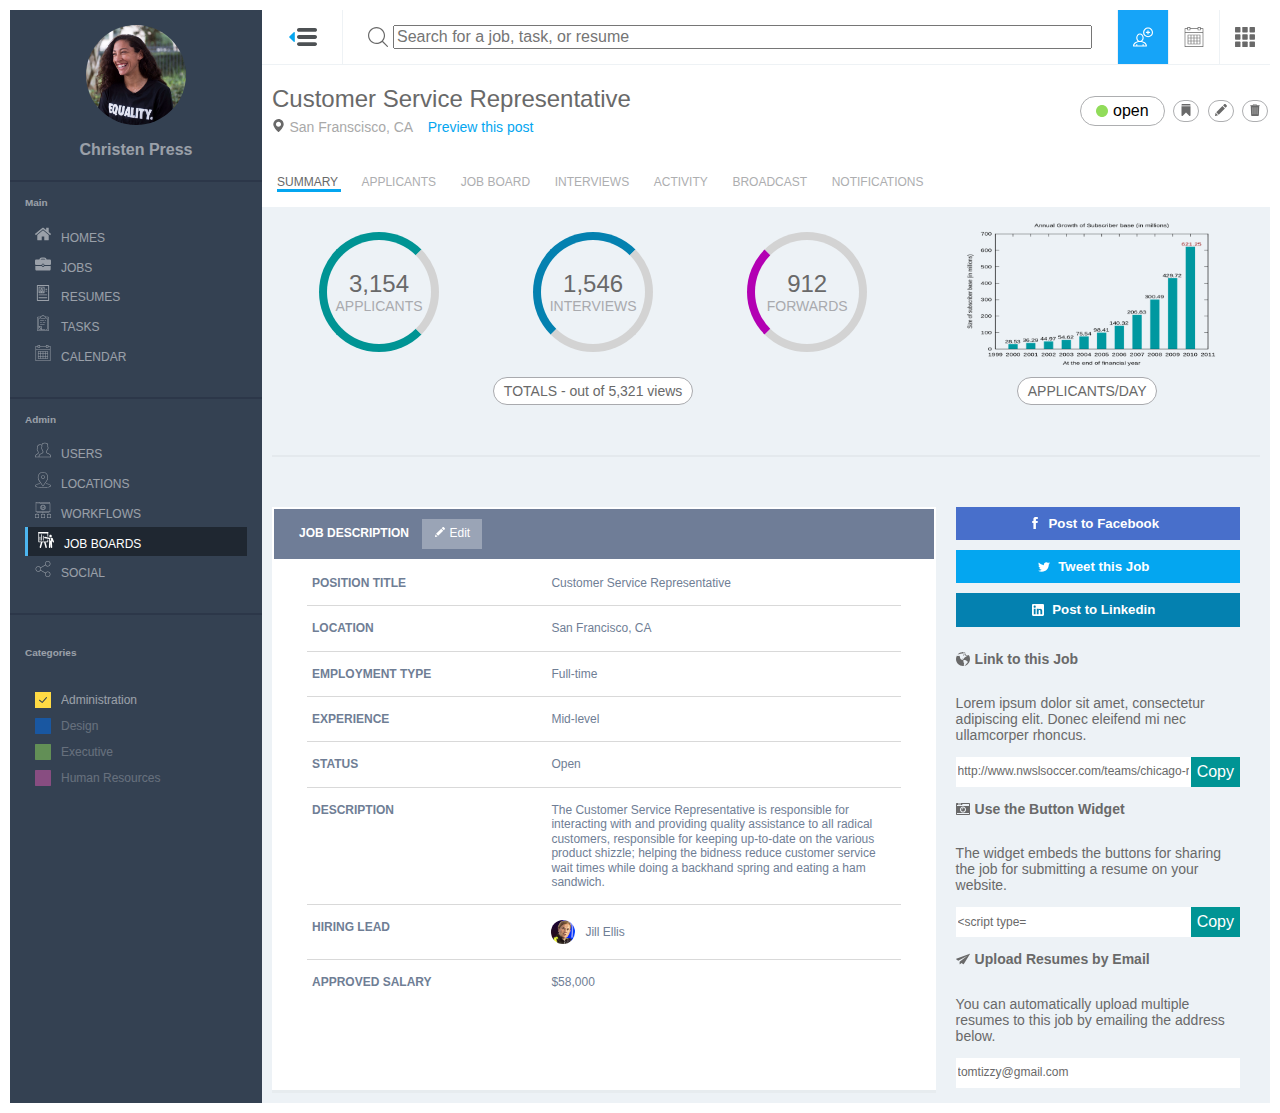
==== index.html @ b2eb9664 "complete project" ====
<!DOCTYPE html>
<html>
  <head>
    <link rel="stylesheet" type="text/css" href="normalize.css">
    <link rel="stylesheet" type="text/css" href="styles.css">
    <link href="https://fonts.googleapis.com/css?family=Open+Sans" rel="stylesheet">
    <meta name="viewport" content="width=device-width,initial-scale=1">
    <title>km-cc-3</title>
  </head>
  <body>
    <div class='wrapper'>
      <aside class='side-nav'>
        <div class='user-nav'>
          <img class='profile-pic' src='images-cc3/cp-cc3.png' alt='picture of christen press'>
          <h3 class='username'>Christen Press</h5>
        </div>
        <nav class='main-nav'>
          <h5>Main</h5>
          <ul>
            <li class='not-act'><img class='side-nav-icon' src='images-cc3/home.svg' alt='house icon'>HOMES</li>
            <li class='not-act'><img class='side-nav-icon' src='images-cc3/old-fashion-briefcase.svg' alt='briefcase icon'>JOBS</li>
            <li class='not-act'><img class='side-nav-icon' src='images-cc3/resume.svg' alt='resume icon'>RESUMES</li>
            <li class='not-act'><img class='side-nav-icon' src='images-cc3/clipboard.svg' alt='checklist icon'>TASKS</li>
            <li class='not-act'><img class='side-nav-icon' src='images-cc3/calendar.svg' alt='calendar icon'>CALENDAR</li>
          </ul>
        </nav>
        <nav class='main-nav'>
          <h5>Admin</h5>
          <ul>
            <li class='not-act'><img class='side-nav-icon' src='images-cc3/users.svg' alt='users icon'>USERS</li>
            <li class='not-act'><img class='side-nav-icon' src='images-cc3/placeholder.svg' alt='location pin icon'>LOCATIONS</li>
            <li class='not-act'><img class='side-nav-icon' src='images-cc3/workflow (1).svg' alt='workflow icon'>WORKFLOWS</li>
            <li class='job-boards'><img class='side-nav-icon' src='images-cc3/business-presentation.svg' alt='presentation icon'>JOB BOARDS</li>
            <li class='not-act'><img class='side-nav-icon' src='images-cc3/share (2).svg' alt='share icon'>SOCIAL</li>
          </ul>
        </nav>
        <nav class='cat-nav'>
          <h5>Categories</h5>
          <ul>
            <li><img class='cat-nav-icon' src='images-cc3/checked.svg' alt='users icon'><span>Administration</span></li>
            <li class='not-act'><img class='cat-nav-icon' src='images-cc3/square-shape-shadow (1).svg' alt='location pin icon'><span>Design</span></li>
            <li class='not-act'><img class='cat-nav-icon' src='images-cc3/square-shape-shadow (2).svg' alt='workflow icon'><span>Executive</span></li>
            <li class='not-act'><img class='cat-nav-icon' src='images-cc3/square-shape-shadow (3).svg' alt='presentation icon'><span>Human Resources</span></li>
          </ul>
        </nav>
      </aside>
      <article class='page-content'>
        <header>
          <section class="top-nav-menu">
            <div class='get-nav-back'></div>
            <div class='menu sm-icon-holder'>
              <img class='sm-menu-icon'src="images-cc3/left-arrow.svg" alt="left arrow icon" width="10">
              <img class='menu-icon' src='images-cc3/menu-button.svg' alt='menu button' 'Main menu icon'>
            </div>
            <div class='search-bar'>
              <img class='menu-icon' src='images-cc3/grey-search.svg' alt='search icon'>
              <input type='search' name='Search field' placeholder='Search for a job, task, or resume'>
            </div>
            <div class='new-user icon-holder'>
            </div>
            <div class='calendar icon-holder'>
            </div>
            <div class='grid icon-holder'>
            </div>
          </section>
          <section class='header-wrap'>
            <section class='header-text'>
              <h1>Customer Service Representative</h1>
              <img src="images-cc3/grey-locationpin.svg" alt="location pin icon" width='13'>
              <h5>San Franscisco, CA</h5>
              <a href="#">Preview this post</a>
            </section>
            <section class='header-icons'>
              <button class='open-btn' type="button" name="status"><img src="images-cc3/green-dot.svg" alt="green dot" width='12'>open</button>
              <button type="button" name="banner"><img src="images-cc3/grey-banner.svg" alt="banner icon" width='12'></button>
              <button type="button" name="pencil"><img src="images-cc3/grey-pencil.svg" alt="pencil icon" width='12'></button>
              <button type="button" name="trash"><img src="images-cc3/grey-garbage.svg" alt="garbage icon" width='12'></button>
            </section>
          </section>
          <nav class='page-nav'>
            <ul>
              <a href="#" class='summary'>SUMMARY <img src="images-cc3/caret-down.svg" alt="down arrow" width='12'></a>
              <a href="#" class='hide-page-nav'>APPLICANTS</a>
              <a href="#" class='hide-page-nav'>JOB BOARD</a>
              <a href="#" class='hide-page-nav'>INTERVIEWS</a>
              <a href="#" class='hide-page-nav'>ACTIVITY</a>
              <a href="#" class='hide-page-nav'>BROADCAST</a>
              <a href="#" class='hide-page-nav'>NOTIFICATIONS</a>
            </ul>
          </nav>
        </header>
        <section class='content-wrap'>
          <article class='graphs'>
            <div class='circle-wrapper'>
              <section class='circle-graphs'>
                <div class='circle applicants'>
                  <p class='circle-num'>3,154</p>
                  <p class='circle-word'>APPLICANTS</p>
                </div>
                <div class='circle interviews'>
                  <p class='circle-num'>1,546</p>
                  <p class='circle-word'>INTERVIEWS</p>
                </div>
                <div class='circle forwards'>
                  <p class='circle-num'>912</p>
                  <p class='circle-word'>FORWARDS</p>
                </div>
              </section>
              <button class='graph-btn'>TOTALS - out of 5,321 views</button>
            </div>
            <div class='bar-wrapper'>
              <section class='bar-graph'></section>
              <button class='graph-btn'>APPLICANTS/DAY</button>
            </div>
          </article>
          <main>
            <article class='job-description'>
              <table class='job-table'>
                <thead class='job-description-header'>
                  <tr>
                    <th colspan='2' class='header-content'>
                      <p>Job Description</p>
                      <button class='edit-btn'><img src='images-cc3/pencil-edit-button.svg' alt='pencil icon' width='10'>Edit</button>
                    </th>
                  </tr>
                </thead>
                <tbody class='job-description-body'>
                  <tr>
                    <td class='label'>Position Title</td>
                    <td class='job-info'>Customer Service Representative</td>
                  </tr>
                  <tr>
                    <td class='label'>Location</td>
                    <td class='job-info'>San Francisco, CA</td>
                  </tr>
                  <tr>
                    <td class='label'>Employment Type</td>
                    <td class='job-info'>Full-time</td>
                  </tr>
                  <tr>
                    <td class='label'>Experience</td>
                    <td class='job-info'>Mid-level</td>
                  </tr>
                  <tr>
                    <td class='label'>Status</td>
                    <td class='job-info'>Open</td>
                  </tr>
                  <tr>
                    <td class='label'>Description</td>
                    <td class='job-info'>The Customer Service Representative is responsible for interacting with and providing quality assistance to all radical customers, responsible for keeping up-to-date on the various product shizzle; helping the bidness reduce customer service wait times while doing a backhand spring and eating a ham sandwich.</td>
                  </tr>
                  <tr>
                    <td class='label'>Hiring Lead</td>
                    <td class='job-info'>
                      <img class="table-headshot" src="images-cc3/jillellis.jpeg" alt="hiring manager headshot">
                      Jill Ellis</td>
                  </tr>
                  <tr>
                    <td class='label'>Approved Salary</td>
                    <td class='job-info'>$58,000</td>
                  </tr>
                </tbody>
              </table>
            </article>
            <aside class='social-nav'>
              <section class='link-btns'>
                <button class='facebook sm-btn'><div class='sm-btn-div'>
                  <img class='icon-btn' src='images-cc3/facebook.svg' alt='facebook icon'>
                  <h5 class='sm-btn-text'>Post to Facebook</h5></div>
                </button>
                <button class='twitter sm-btn'><div class='sm-btn-div'>
                  <img class='icon-btn' src='images-cc3/twitter.svg' alt='twitter icon'>
                  <h5 class='sm-btn-text'>Tweet this Job</h5></div>
                </button>
                <button class='linkedin sm-btn'><div class='sm-btn-div'>
                  <img class='icon-btn' src='images-cc3/linkedin.svg' alt='linkedin icon'>
                  <h5 class='sm-btn-text'>Post to Linkedin</h5></div>
                </button>
              </section>
              <section class='social-interactive'>
                <div class='link-header'>
                  <div class='icon-header-wrap'>
                    <img class='link-icon' src='images-cc3/grey-globe.svg' alt='globe icon'>
                    <h3>Link to this Job</h3>
                  </div>
                  <p>Lorem ipsum dolor sit amet, consectetur adipiscing elit. Donec eleifend mi nec ullamcorper rhoncus.</p>
                </div>
                <div class='link-input'>
                  <input type='text' name='job-link' value='http://www.nwslsoccer.com/teams/chicago-red-stars'>
                  <button class='copy-btn'>Copy</button>
                </div>
              </section>
              <section class='social-interactive'>
                <div class='link-header'>
                  <div class='icon-header-wrap'>
                    <img class="link-icon" src="images-cc3/grey-camera.svg" alt="camera icon">
                    <h3>Use the Button Widget</h3>
                  </div>
                  <p>The widget embeds the buttons for sharing the job for submitting a resume on your website.</p>
                </div>
                <div class='link-input'>
                  <input type="text" name="button-widget" value="<script type="text/javascript" src="main.js"">
                  <button class='copy-btn'>Copy</button>
                </div>
              </section>
              <section class='social-interactive'>
                <div class='link-header'>
                  <div class='icon-header-wrap'>
                    <img class="link-icon" src="images-cc3/grey-plane.svg" alt="paper plane icon">
                    <h3>Upload Resumes by Email</h3>
                </div>
                  <p>You can automatically upload multiple resumes to this job by emailing the address below.</p>
                </div>
                <div class='link-input'>
                  <input id="email" type="text" name="button-widget" value="tomtizzy@gmail.com">
                </div>
              </section>
            </aside>
          </main>
        </article>
      </section>
    </div>
  </body>
</html>
---- styles.css ----
* {
  box-sizing: border-box;
}

body {
  padding: 10px;
  background-color: #FFF;
}

.wrapper {
  display: flex;
}

/*Left Aside*/
.profile-pic {
  width: 100px;
  border-radius: 50%;
}

.side-nav {
  width: 20%;
  background-color: #344152;
  color: #fff;
}

.user-nav {
  display: flex;
  flex-direction: column;
  align-items: center;
  padding: 15px 0 5px 0;
  border-bottom: 2px solid #2C3749;
}

.user-nav h3 {
  opacity: 0.5;
  font-size: 16px;
}

.main-nav, .cat-nav {
  display: flex;
  flex-direction: column;
  padding: 15px;
  font-size: 12px;
}

.main-nav {
  border-bottom: 2px solid #2C3749;
}

.main-nav h5 {
  margin: 0;
  opacity: .5;
}

ul {
  padding: 0;
  list-style-type: none;
}

.main-nav li {
  padding: 5px 10px;
  text-align: left;
  list-style-type: none;
  cursor: pointer;
}

.not-act {
  opacity: 0.5;
}

.job-boards,
.main-nav li:hover {
  border-left: 3px solid #4cb5ef;
  background-color: #1f2731;
  opacity: 1;
}

.side-nav-icon {
  margin-right: 10px;
  width: 16px;
}

.page-content {
  display: block;
  width: 80%
}

.cat-nav li {
  padding: 5px 10px;
  text-align: left;
  list-style-type: none;
  cursor: pointer;
}

.cat-nav span, .cat-nav h5 {
  opacity: 0.5;
}

.cat-nav-icon {
  vertical-align: -4px;
  margin-right: 10px;
  width: 16px;
  opacity: 1;
}

/*Top Nav*/

.top-nav-menu {
  display: flex;
  border-bottom: 1px solid #eef2f5;
  background-color: #fff;
}

.icon-holder, .search-bar {
  display: flex;
  align-items: center;
  padding: 15px 25px;
}

.sm-icon-holder {
  display: flex;
  align-items: center;
  padding: 15px 25px;
}

.search-bar {
  width: 100%;
  border-left: 1px solid #eef2f5;
}

.search-bar input {
  width: 100%;
  margin-left: 5px;
}

.new-user {
  background: url('images-cc3/white-newuser.svg') no-repeat center;
  background-color: #16a4f8;
}

.new-user:hover {
  background: url('images-cc3/white-newuser.svg') no-repeat center;
}

.calendar {
  background: url('images-cc3/grey-calendar.svg') no-repeat center;
}

.calendar:hover {
  background: url('images-cc3/white-calendar.svg') no-repeat center;
}

.grid {
  background: url('images-cc3/grey-grid.svg') no-repeat center;
}

.grid:hover {
  background: url('images-cc3/white-grid.svg') no-repeat center;
}

.new-user,
.new-user:hover,
.calendar,
.calendar:hover,
.grid,
.grid:hover {
  border-left: 1px solid #eef2f5;
  cursor: pointer;
  background-size: 20px;
}

.new-user:hover,
.calendar:hover,
.grid:hover {
  background-color: #16a4f8;
}

.menu-icon {
  height: 20px;
  width: 20px;
  cursor: pointer;
}


/*Page Header and Nav*/

.header-wrap {
  display: flex;
  justify-content: center;
  align-items: center;
}

.header-text {
  width: 60%;
  padding: 20px 10px;
}

.header-icons {
  text-align: right;
  width: 40%;
}

.header-text h1 {
  margin: 0 0 5px 0;
  font-size: 24px;
  font-weight: normal;
  color: #696969;
}

.header-text h5 {
  display: inline;
  margin: 0 10px 0 0;
  font-size: 14px;
  font-weight: normal;
  color: #A9A9A9;
}

.header-text a {
  text-decoration: none;
  display: inline;
  font-size: 14px;
  color: #04A6F0;
}

.header-icons button {
  margin: 2px;
  border-radius: 50px;
  background-color: #FFF;
  border: 0.5px solid #ADAEB0;
  cursor: pointer;
}

.open-btn{
  width: auto;
  padding: 5px 15px;
  cursor: pointer;
}

.open-btn img {
  margin-right: 5px;
  vertical-align: -1px;
}
.page-nav {
  margin-left: 15px;
  width: 100%;
}

.page-nav a {
  margin-right: 2%;
  text-decoration: none;
  font-size: 12px;
  color: #ADAEB0;
}

.page-nav .summary {
  border-bottom: 3px solid #04A6F0;
  color: #696969;
}

.page-nav a:hover {
  border-bottom: 3px solid #04A6F0;
  color: #696969;
}

.page-nav img {
  display: none;
}

/*Main Content Styling*/
.content-wrap {
  background-color: #EDF2F6;
  padding: 10px;
}

/*Graphs*/
.graphs {
  display: flex;
  justify-content: space-between;
  width: 100%;
  margin-bottom: 50px;
  padding-bottom: 50px;
  border-bottom: 2px solid #e4e9ed;
}

.circle-wrapper {
  display: flex;
  flex-direction: column;
  align-items: center;
  width: 65%;
}

.circle-graphs {
  display: flex;
  align-items: center;
  justify-content: space-around;
  align-content: space-around;
  width: 100%;
  height: 150px;
}

.circle {
	border-radius: 50%;
  width: 120px;
  height: 120px;
  border: 8px solid;
  display: flex;
  flex-direction: column;
  align-items: center;
  justify-content: center;
  align-content: center;
}

.circle p {
  margin: 0;
}

.circle-num {
  font-size: 24px;
  color: #696969;
}

.circle-word {
  font-size: 14px;
  color: #A9AAAE;
}

.applicants {
  border-top-color: #009494;
  border-right-color: #D3D3D3;
  border-bottom-color: #009494;
  border-left-color: #009494;
}

.interviews {
  border-top-color: #0481B0;
  border-right-color: #D3D3D3;
  border-bottom-color: #D3D3D3;
  border-left-color: #0481B0;
}

.forwards {
  border-top-color: #D3D3D3;
  border-right-color: #D3D3D3;
  border-bottom-color: #D3D3D3;
  border-left-color: #B300B3;
}

.bar-wrapper {
  display: flex;
  flex-direction: column;
  align-items: center;
  width: 35%;
}

.bar-graph {
  display: flex;
  width: 100%;
  height: 150px;
  background-image: url('images-cc3/bargraph1.png');
  background-size: contain;
  background-repeat: no-repeat;
  background-position: center;
}

.graph-btn {
  width: auto;
  border-radius: 50px;
  border: 1px solid #A9AAAE;
  margin-top: 10px;
  padding: 5px 10px;
  font-size: 14px;
  background-color: #FFF;
  color: #696969;
}

/*Job Description and Right Aside*/

main {
  display: flex;
}

.job-description {
  width: 70%;
  background-color: #FFF;
  border-bottom: 3px solid #e7ecef;
}

.job-description-header th {
  background-color: #6F7D97;
  color: #FFF;
  font-size: 12px;
  font-weight: 600;
  text-transform: uppercase;
  width: 100%;
  height: 50px;
  text-align: left;
  padding-left: 25px;
}

.edit-btn {
  width: 60px;
  height: 30px;
  margin-left: 10px;
  border: none;
  background-color: #9aa4b6;
  color: #FFF;
  cursor: pointer;
}

.edit-btn img {
  margin-right: 5px;
}

.header-content p {
  display: inline;
}

.header-content div {
  display: inline;
}

.label {
  width: 30%;
  font-weight: 600;
  text-transform: uppercase;
}

.job-info {
  display: flex;
  align-items: center;
  width: 70%;
  line-height: 1.25;
}

td {
  font-size: 12px;
  margin: 5px;
}

.job-description-body tr {
  display: flex;
  margin: auto;
  width: 90%;
  border-bottom: 1px solid #d9d9d9;
}

.job-description-body tr:last-child {
  border-bottom: none;
}

.job-description-body td {
  display: flex;
  padding: 10px 0;
  color: #6F7E95;
  font-size: 12px;
  line-height: 120%;
  text-align: left;
}

.label {
  width: 40%;
  font-weight: 600;
}

.job-info {
  display: flex;
  align-items: center;
  width: 60%;
  line-height: 1.25;
}

.table-headshot {
  margin-right: 10px;
  border-radius: 50%;
  width: 24px;
}

.sm-btn {
  margin-bottom: 10px;
  width: 100%;
  border: none;
  cursor: pointer;
}

.sm-btn-div {
  display: flex;
  align-items: center;
  justify-content: center;
}
.facebook {
  background-color: #486FCB;
}

.twitter {
  background-color: #04A6F0;
}

.linkedin {
  background-color: #0481B0;
}

.sm-btn-text {
  margin: 8px;
  color: #FFF;
}

.icon-btn {
  width: 12px;
}

.social-nav {
  margin: 0 20px 5px 20px;
  width: 30%;
}

.icon-header-wrap {
  display: flex;
  align-items: center;
}

.icon-header-wrap h3 {
  font-size: 14px;
}

.link-icon {
  width: 14px;
  margin-right: 5px;
}

.link-header {
  color: #696969;
  font-size: 14px;
}

.link-input {
  display: flex;
  height: 30px;
}

.link-input input {
  border: none;
  font-size: 12px;
  color: #696969;
  width: 100%;
}

.copy-btn {
  background-color: #009494;
  color: #FFF;
  border: none;
  cursor: pointer;
}

@media screen and (max-width: 804px){
  .side-nav{
    display: none;
  }

  .page-content{
    width: 100%;
  }
}

@media screen and (max-width: 648px){
  .page-nav .hide-page-nav{
    display: none;
  }

  .page-nav img {
    display: inherit;
    margin: -2px 2px;
  }

  .content-wrap {
    display: flex;
    flex-direction: column;
    align-items: center;
  }

  .graphs {
    flex-direction: column;
  }

  .circle-wrapper {
    width: 100%;
  }

  .bar-wrapper {
    width: 100%;
    margin-top: 25px;
  }

  main {
    flex-direction: column;
    justify-content: center;
    align-items: center;
  }

  .job-description{
    width: 90%;
    margin-bottom: 20px;
  }

  .social-nav {
    width: 80%;
  }
}

@media screen and (max-width: 550px){
  .header-wrap{
    flex-direction: column;
    align-items: baseline;
  }

  .header-text {
    width: 100%;
  }

  .header-icons{
    width: 100%;
    text-align: left;
  }

  .graphs {
    margin-bottom: 10px;
    padding-bottom: 10px;
  }
}

@media screen and (max-width: 412px){
  .top-nav-menu {
    flex-wrap: wrap;
    align-items: center;
    justify-content: space-around;;
  }

  .icon-holder {
    width: 20%;
    border: none;
  }

  .sm-icon-holder{
    padding: 5px 15px;
    border: none;
  }

  .search-bar{
    width: 80%;
    border: none;
  }

  .circle {
    margin: 2px;
  }
  .circle-graphs {
    flex-wrap: wrap;
    height: 300px;
  }
}
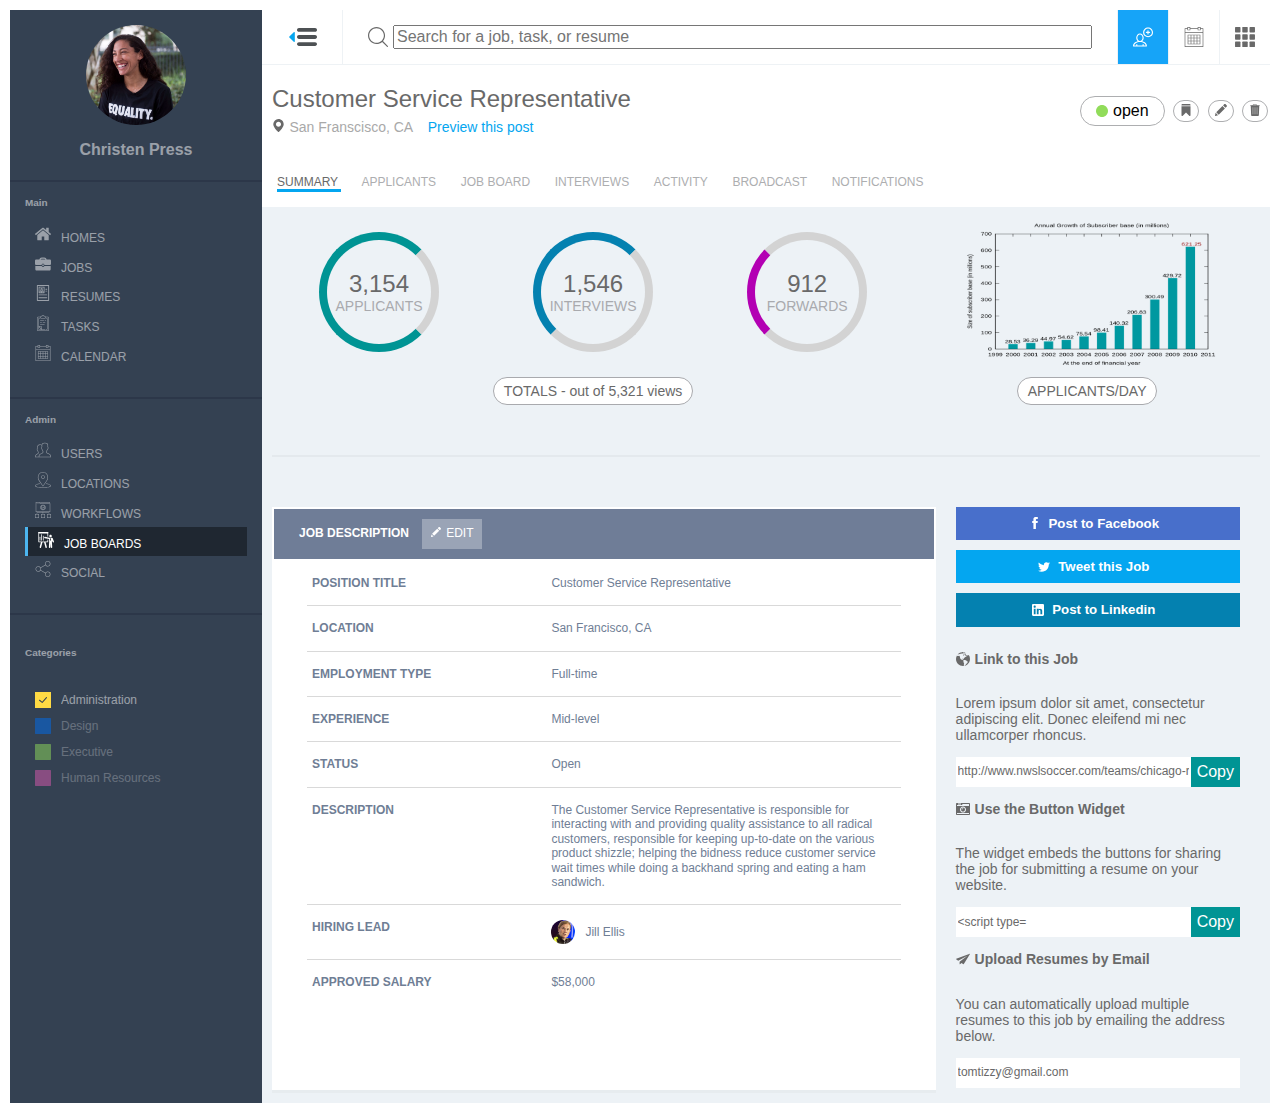
==== commit 05b0ff6c: "clean up css" ====
--- a/index.html
+++ b/index.html
@@ -119,44 +119,44 @@
                 <thead class='job-description-header'>
                   <tr>
                     <th colspan='2' class='header-content'>
-                      <p>Job Description</p>
-                      <button class='edit-btn'><img src='images-cc3/pencil-edit-button.svg' alt='pencil icon' width='10'>Edit</button>
+                      <p>JOB DESCRIPTION</p>
+                      <button class='edit-btn'><img src='images-cc3/pencil-edit-button.svg' alt='pencil icon' width='10'>EDIT</button>
                     </th>
                   </tr>
                 </thead>
                 <tbody class='job-description-body'>
                   <tr>
-                    <td class='label'>Position Title</td>
+                    <td class='label'>POSITION TITLE</td>
                     <td class='job-info'>Customer Service Representative</td>
                   </tr>
                   <tr>
-                    <td class='label'>Location</td>
+                    <td class='label'>LOCATION</td>
                     <td class='job-info'>San Francisco, CA</td>
                   </tr>
                   <tr>
-                    <td class='label'>Employment Type</td>
+                    <td class='label'>EMPLOYMENT TYPE</td>
                     <td class='job-info'>Full-time</td>
                   </tr>
                   <tr>
-                    <td class='label'>Experience</td>
+                    <td class='label'>EXPERIENCE</td>
                     <td class='job-info'>Mid-level</td>
                   </tr>
                   <tr>
-                    <td class='label'>Status</td>
+                    <td class='label'>STATUS</td>
                     <td class='job-info'>Open</td>
                   </tr>
                   <tr>
-                    <td class='label'>Description</td>
+                    <td class='label'>DESCRIPTION</td>
                     <td class='job-info'>The Customer Service Representative is responsible for interacting with and providing quality assistance to all radical customers, responsible for keeping up-to-date on the various product shizzle; helping the bidness reduce customer service wait times while doing a backhand spring and eating a ham sandwich.</td>
                   </tr>
                   <tr>
-                    <td class='label'>Hiring Lead</td>
+                    <td class='label'>HIRING LEAD</td>
                     <td class='job-info'>
                       <img class="table-headshot" src="images-cc3/jillellis.jpeg" alt="hiring manager headshot">
                       Jill Ellis</td>
                   </tr>
                   <tr>
-                    <td class='label'>Approved Salary</td>
+                    <td class='label'>APPROVED SALARY</td>
                     <td class='job-info'>$58,000</td>
                   </tr>
                 </tbody>
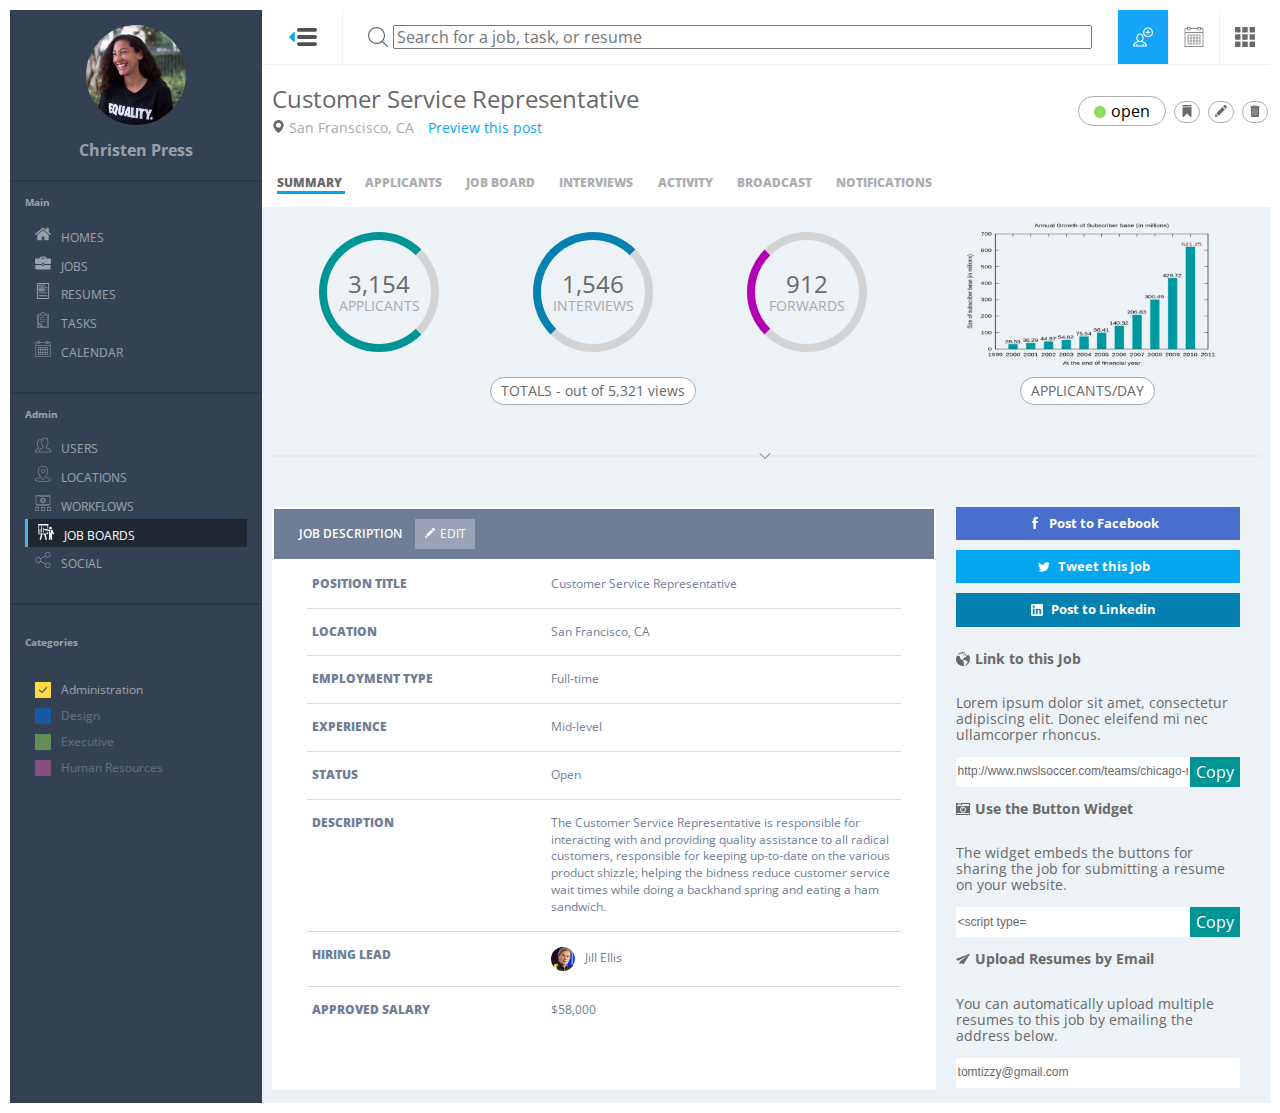
==== commit f4e40274: "add down arrow" ====
--- a/index.html
+++ b/index.html
@@ -112,6 +112,7 @@
               <section class='bar-graph'></section>
               <button class='graph-btn'>APPLICANTS/DAY</button>
             </div>
+            <img src="images-cc3/grey-downarrow.svg" alt="down arrow icon" width="12">
           </article>
           <main>
             <article class='job-description'>
--- a/styles.css
+++ b/styles.css
@@ -5,6 +5,7 @@
 body {
   padding: 10px;
   background-color: #FFF;
+  font-family: "Open Sans", serif;
 }
 
 .wrapper {
@@ -113,14 +114,14 @@
 
 .icon-holder, .search-bar {
   display: flex;
-  align-items: center;
   padding: 15px 25px;
+  align-items: center;
 }
 
 .sm-icon-holder {
   display: flex;
-  align-items: center;
   padding: 15px 25px;
+  align-items: center;
 }
 
 .search-bar {
@@ -131,6 +132,7 @@
 .search-bar input {
   width: 100%;
   margin-left: 5px;
+  font-family: "Open Sans", serif;
 }
 
 .new-user {
@@ -164,9 +166,9 @@
 .calendar:hover,
 .grid,
 .grid:hover {
+  background-size: 20px;
   border-left: 1px solid #eef2f5;
   cursor: pointer;
-  background-size: 20px;
 }
 
 .new-user:hover,
@@ -216,8 +218,8 @@
 }
 
 .header-text a {
+  display: inline;
   text-decoration: none;
-  display: inline;
   font-size: 14px;
   color: #04A6F0;
 }
@@ -231,9 +233,10 @@
 }
 
 .open-btn{
+  padding: 5px 15px;
   width: auto;
-  padding: 5px 15px;
-  cursor: pointer;
+  cursor: pointer;
+  font-family: "Open Sans", serif;
 }
 
 .open-btn img {
@@ -249,6 +252,7 @@
   margin-right: 2%;
   text-decoration: none;
   font-size: 12px;
+  font-weight: 800;
   color: #ADAEB0;
 }
 
@@ -268,12 +272,13 @@
 
 /*Main Content Styling*/
 .content-wrap {
+  padding: 10px;
   background-color: #EDF2F6;
-  padding: 10px;
 }
 
 /*Graphs*/
 .graphs {
+  position: relative;
   display: flex;
   justify-content: space-between;
   width: 100%;
@@ -282,6 +287,13 @@
   border-bottom: 2px solid #e4e9ed;
 }
 
+.graphs img {
+  position: absolute;
+  left: 50%;
+  bottom: 0;
+  margin: -7px;
+}
+
 .circle-wrapper {
   display: flex;
   flex-direction: column;
@@ -299,15 +311,15 @@
 }
 
 .circle {
-	border-radius: 50%;
+  display: flex;
+  flex-direction: column;
+  align-items: center;
+  justify-content: center;
+  align-content: center;
   width: 120px;
   height: 120px;
+	border-radius: 50%;
   border: 8px solid;
-  display: flex;
-  flex-direction: column;
-  align-items: center;
-  justify-content: center;
-  align-content: center;
 }
 
 .circle p {
@@ -364,10 +376,11 @@
 
 .graph-btn {
   width: auto;
-  border-radius: 50px;
-  border: 1px solid #A9AAAE;
   margin-top: 10px;
   padding: 5px 10px;
+  border: 1px solid #A9AAAE;
+  border-radius: 50px;
+  font-family: "Open Sans", serif;
   font-size: 14px;
   background-color: #FFF;
   color: #696969;
@@ -386,15 +399,14 @@
 }
 
 .job-description-header th {
+  height: 50px;
+  width: 100%;
+  padding-left: 25px;
+  text-align: left;
   background-color: #6F7D97;
   color: #FFF;
   font-size: 12px;
   font-weight: 600;
-  text-transform: uppercase;
-  width: 100%;
-  height: 50px;
-  text-align: left;
-  padding-left: 25px;
 }
 
 .edit-btn {
@@ -404,6 +416,7 @@
   border: none;
   background-color: #9aa4b6;
   color: #FFF;
+  font-family: "Open Sans", serif;
   cursor: pointer;
 }
 
@@ -422,14 +435,13 @@
 .label {
   width: 30%;
   font-weight: 600;
-  text-transform: uppercase;
 }
 
 .job-info {
   display: flex;
   align-items: center;
   width: 70%;
-  line-height: 1.25;
+  line-height: 120%;
 }
 
 td {
@@ -449,24 +461,22 @@
 }
 
 .job-description-body td {
-  display: flex;
   padding: 10px 0;
+  line-height: 140%;
   color: #6F7E95;
   font-size: 12px;
-  line-height: 120%;
-  text-align: left;
 }
 
 .label {
   width: 40%;
-  font-weight: 600;
+  font-weight: 800;
 }
 
 .job-info {
   display: flex;
   align-items: center;
   width: 60%;
-  line-height: 1.25;
+  line-height: 120%;
 }
 
 .table-headshot {
@@ -480,6 +490,7 @@
   width: 100%;
   border: none;
   cursor: pointer;
+  font-family: "Open Sans", serif;
 }
 
 .sm-btn-div {
@@ -535,13 +546,14 @@
 .link-input {
   display: flex;
   height: 30px;
+  font-family: "Open Sans", serif;
 }
 
 .link-input input {
+  width: 100%;
   border: none;
   font-size: 12px;
   color: #696969;
-  width: 100%;
 }
 
 .copy-btn {
@@ -549,6 +561,7 @@
   color: #FFF;
   border: none;
   cursor: pointer;
+  font-family: "Open Sans", serif;
 }
 
 @media screen and (max-width: 804px){
